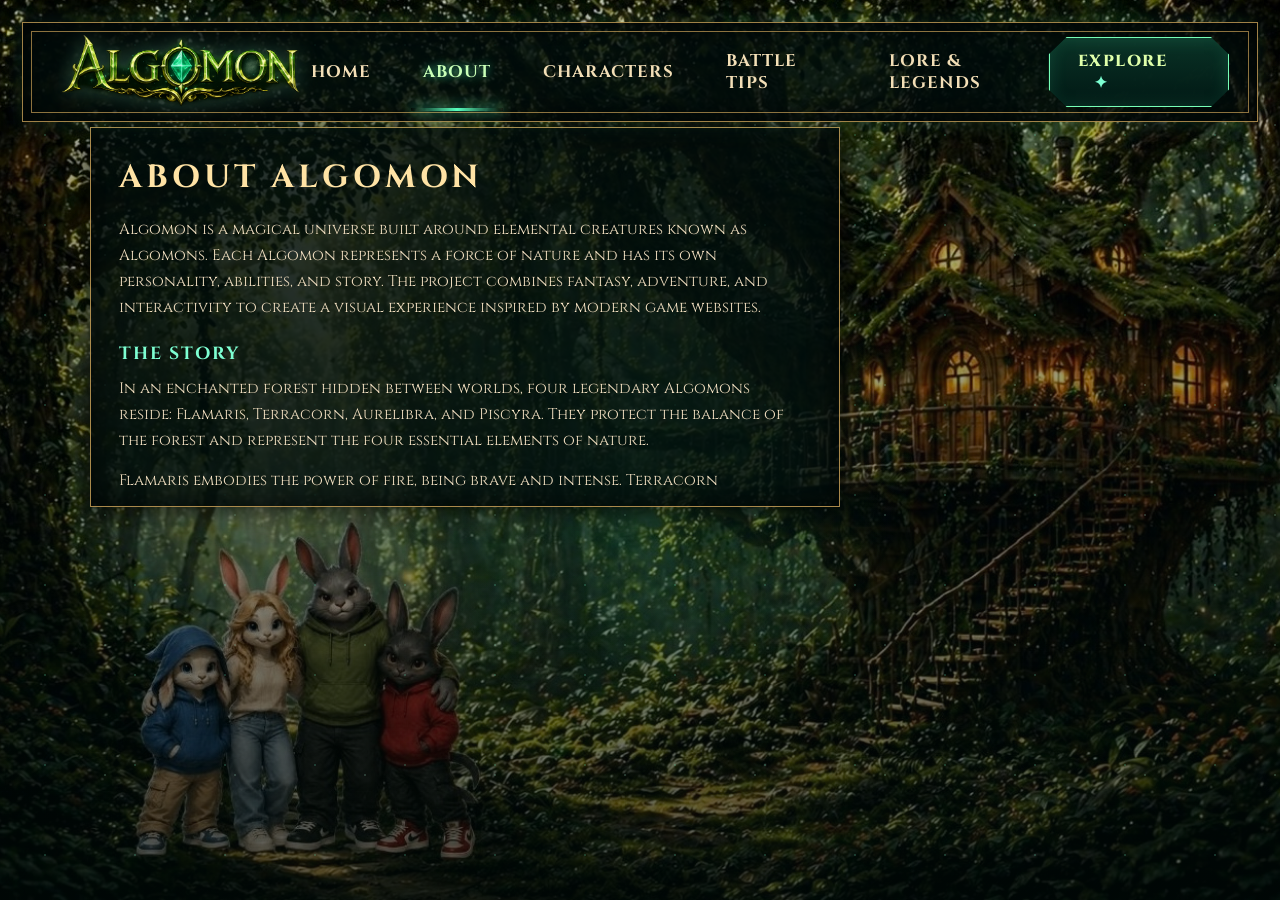
==== about.html @ a1ccb383 "Refine About page layout and improve text positioning Improved the About page layout by adjusting th" ====
<!DOCTYPE html>
<html lang="en">
<head>
  <meta charset="UTF-8" />
  <meta name="viewport" content="width=device-width, initial-scale=1.0" />
  <title>Algomon | About</title>
  <link rel="stylesheet" href="style.css" />
</head>

<body class="about-page">
  <div class="page-overlay"></div>

  <header class="top-nav">
    <div class="nav-logo">
      <img src="logo.png" alt="Algomon Logo" />
    </div>

    <nav>
      <ul>
        <li><a href="index.html">Home</a></li>
        <li><a class="active" href="about.html">About</a></li>
        <li><a href="characters.html">Characters</a></li>
        <li><a href="battle-tips.html">Battle Tips</a></li>
        <li><a href="lore-legends.html">Lore & Legends</a></li>
      </ul>
    </nav>

    <a href="characters.html" class="play-button">Explore <span>✦</span></a>
  </header>

  <main class="about-container">
    <section class="about-text-box">
      <h1>About Algomon</h1>

      <div class="about-scroll">
        <p>
          Algomon is a magical universe built around elemental creatures known as Algomons.
          Each Algomon represents a force of nature and has its own personality, abilities,
          and story. The project combines fantasy, adventure, and interactivity to create
          a visual experience inspired by modern game websites.
        </p>

        <h2>The Story</h2>
        <p>
          In an enchanted forest hidden between worlds, four legendary Algomons reside:
          Flamaris, Terracorn, Aurelibra, and Piscyra. They protect the balance of the forest
          and represent the four essential elements of nature.
        </p>

        <p>
          Flamaris embodies the power of fire, being brave and intense. Terracorn represents
          the earth, symbolizing strength, protection, and resilience. Aurelibra controls the air,
          bringing balance, speed, and elegance. Piscyra holds the power of water, characterized
          by intuition, sensitivity, and magical abilities.
        </p>

        <h2>Project Purpose</h2>
        <p>
          This website was initially created as part of a Client Side Programming academic project.
          The first version aimed to demonstrate knowledge of HTML, CSS, and JavaScript, including
          page navigation, interactive elements, and visual design.
        </p>

        <p>
          Currently, the project is being refined as part of my personal portfolio. The focus is now
          on transforming Algomon into a more complete, modern, and professional experience, with
          improved UI/UX, interactivity, responsiveness, and visual identity.
        </p>

        <h2>Future Vision</h2>
        <p>
          The evolution of Algomon includes new pages, animations, improved user experience,
          a more advanced character selection system, and potential playable elements in the future.
        </p>
      </div>
    </section>
  </main>

  <script src="script.js"></script>
</body>
</html>
---- style.css ----
@import url('https://fonts.googleapis.com/css2?family=Cinzel:wght@400;500;600;700;900&display=swap');

* {
  margin: 0;
  padding: 0;
  box-sizing: border-box;
}

html {
  scroll-behavior: smooth;
}

body {
  min-height: 100vh;
  font-family: 'Cinzel', serif;
  color: #f7e9c6;
  background-image: url('background2.jpg');
  background-size: cover;
  background-position: center;
  background-attachment: fixed;
  overflow-x: hidden;
}

.page-overlay {
  position: fixed;
  inset: 0;
  background:
    radial-gradient(circle at center, rgba(44, 255, 183, 0.12), transparent 35%),
    linear-gradient(to bottom, rgba(0, 0, 0, 0.2), rgba(0, 10, 8, 0.65));
  z-index: -1;
}

body::before {
  content: "";
  position: fixed;
  inset: 0;
  background-image:
    radial-gradient(#7dffd2 1px, transparent 1px),
    radial-gradient(#b8ffdd 1px, transparent 1px);
  background-size: 90px 90px, 130px 130px;
  background-position: 0 0, 40px 60px;
  opacity: 0.18;
  animation: floatingLights 18s linear infinite;
  pointer-events: none;
  z-index: 0;
}

@keyframes floatingLights {
  from {
    transform: translateY(0);
  }
  to {
    transform: translateY(-80px);
  }
}

/* NAVBAR */

.top-nav {
  width: calc(100% - 44px);
  margin: 22px auto 0;
  min-height: 80px;
  padding: 8px 28px;
  display: flex;
  align-items: center;
  justify-content: space-between;
  background: rgba(1, 13, 12, 0.78);
  border: 1px solid rgba(199, 159, 87, 0.8);
  box-shadow:
    0 0 22px rgba(83, 255, 194, 0.12),
    inset 0 0 30px rgba(0, 0, 0, 0.85);
  position: relative;
  z-index: 10;
}

.top-nav::before,
.top-nav::after {
  content: "";
  position: absolute;
  inset: 8px;
  border: 1px solid rgba(199, 159, 87, 0.45);
  pointer-events: none;
}

.nav-logo img {
  width: 260px;
  height: auto;
  display: block;
  filter: drop-shadow(0 0 10px rgba(161, 255, 208, 0.25));
}

.nav-logo {
  display: flex;
  align-items: center;
}

nav ul {
  display: flex;
  align-items: center;
  gap: 52px;
  list-style: none;
}

nav a {
  position: relative;
  color: #f3dfb7;
  text-decoration: none;
  text-transform: uppercase;
  font-size: 1.05rem;
  font-weight: 700;
  letter-spacing: 1px;
  transition: 0.3s ease;
}

nav a:hover,
nav a.active {
  color: #caffb7;
  text-shadow: 0 0 10px rgba(93, 255, 188, 0.8);
}

nav a.active::after {
  content: "";
  position: absolute;
  left: 50%;
  bottom: -28px;
  width: 92px;
  height: 3px;
  transform: translateX(-50%);
  background: linear-gradient(90deg, transparent, #57ffbd, transparent);
  box-shadow: 0 0 14px #57ffbd;
}

.play-button,
.main-button,
.small-button {
  text-decoration: none;
  text-transform: uppercase;
  color: #dfffaa;
  background: linear-gradient(180deg, rgba(10, 52, 39, 0.96), rgba(1, 24, 20, 0.96));
  border: 1px solid #77ffb7;
  box-shadow:
    0 0 16px rgba(83, 255, 184, 0.45),
    inset 0 0 18px rgba(88, 255, 187, 0.14);
  transition: 0.3s ease;
}

.play-button {
  padding: 12px 28px;
  font-size: 1rem;
  font-weight: 800;
  letter-spacing: 1.5px;
  clip-path: polygon(10% 0, 90% 0, 100% 25%, 100% 75%, 90% 100%, 10% 100%, 0 75%, 0 25%);
}

.play-button span {
  margin-left: 16px;
  color: #7dffd2;
}

.play-button:hover,
.main-button:hover,
.small-button:hover {
  transform: translateY(-3px);
  box-shadow:
    0 0 26px rgba(83, 255, 184, 0.8),
    inset 0 0 22px rgba(88, 255, 187, 0.25);
}

/* HERO */

main {
  position: relative;
  z-index: 1;
}

.hero {
  max-width: 900px;
  margin: 70px auto 30px;
  text-align: center;
  padding: 0 24px;
}

.hero-logo {
  width: 700px;
  max-width: 90%;
  filter:
    drop-shadow(0 0 18px rgba(104, 255, 190, 0.28))
    drop-shadow(0 8px 12px rgba(0, 0, 0, 0.8));
}

.hero h2 {
  margin-top: 24px;
  color: #f4e7c8;
  font-size: 1.35rem;
  text-transform: uppercase;
  letter-spacing: 9px;
  font-weight: 700;
  text-shadow: 0 0 12px rgba(0, 0, 0, 0.9);
}

.divider {
  width: 480px;
  max-width: 85%;
  margin: 18px auto;
  display: flex;
  align-items: center;
  justify-content: center;
  gap: 14px;
  color: #5dffc0;
  text-shadow: 0 0 12px #5dffc0;
}

.divider span {
  height: 1px;
  flex: 1;
  background: linear-gradient(90deg, transparent, rgba(218, 176, 93, 0.75), transparent);
}

.hero p {
  max-width: 650px;
  margin: 0 auto;
  color: #f1dfc1;
  font-size: 1.12rem;
  line-height: 1.8;
  text-shadow: 0 2px 4px #000;
}

.main-button {
  display: inline-block;
  margin-top: 28px;
  padding: 18px 52px;
  font-size: 1.3rem;
  font-weight: 900;
  letter-spacing: 1px;
  clip-path: polygon(7% 0, 93% 0, 100% 28%, 100% 72%, 93% 100%, 7% 100%, 0 72%, 0 28%);
}

.main-button span {
  margin-left: 16px;
}

/* INFO PANEL */

.info-panel {
  max-width: 1160px;
  margin: 55px auto 0;
  padding: 28px 34px;
  display: grid;
  grid-template-columns: 1fr 1px 1fr;
  gap: 30px;
  background: rgba(1, 13, 12, 0.78);
  border: 1px solid rgba(199, 159, 87, 0.85);
  box-shadow:
    0 0 25px rgba(0, 0, 0, 0.75),
    inset 0 0 35px rgba(0, 0, 0, 0.75);
  position: relative;
}

.info-panel::before {
  content: "";
  position: absolute;
  inset: 8px;
  border: 1px solid rgba(199, 159, 87, 0.35);
  pointer-events: none;
}

.panel-column {
  position: relative;
  z-index: 2;
}

.panel-column h3 {
  display: flex;
  align-items: center;
  justify-content: center;
  gap: 18px;
  margin-bottom: 24px;
  color: #f6e2ba;
  text-transform: uppercase;
  letter-spacing: 3px;
  font-size: 1.05rem;
}

.panel-column h3 span {
  width: 90px;
  height: 1px;
  background: linear-gradient(90deg, transparent, #5dffc0, transparent);
  box-shadow: 0 0 10px #5dffc0;
}

.featured-content,
.news-content {
  display: grid;
  grid-template-columns: 1.15fr 0.85fr;
  gap: 24px;
  align-items: center;
}

.news-content {
  grid-template-columns: 0.8fr 1fr;
}

.featured-content img,
.news-content img {
  width: 100%;
  height: 190px;
  object-fit: cover;
  border: 1px solid rgba(199, 159, 87, 0.55);
  box-shadow: 0 0 18px rgba(0, 0, 0, 0.8);
}

.featured-content h4,
.news-content h4 {
  color: #ffe3a5;
  text-transform: uppercase;
  letter-spacing: 1.5px;
  font-size: 1rem;
  margin-bottom: 14px;
}

.featured-content p,
.news-content p {
  color: #f1dfc1;
  font-size: 0.95rem;
  line-height: 1.7;
  margin-bottom: 20px;
}

.small-button {
  display: inline-block;
  padding: 11px 28px;
  font-size: 0.8rem;
  font-weight: 800;
  letter-spacing: 1px;
  clip-path: polygon(9% 0, 91% 0, 100% 25%, 100% 75%, 91% 100%, 9% 100%, 0 75%, 0 25%);
}

.vertical-line {
  background: linear-gradient(to bottom, transparent, rgba(199, 159, 87, 0.45), transparent);
}

/* SCROLL */

.scroll-text {
  margin: 22px auto 30px;
  text-align: center;
  color: #f1dfc1;
  text-transform: uppercase;
  letter-spacing: 6px;
}

.scroll-text p {
  font-size: 0.95rem;
}

.scroll-text span {
  display: block;
  margin-top: 6px;
  color: #61ffc4;
  font-size: 2.4rem;
  line-height: 1;
  text-shadow: 0 0 18px #61ffc4;
  animation: bounce 1.8s infinite;
}

@keyframes bounce {
  0%, 100% {
    transform: translateY(0);
  }

  50% {
    transform: translateY(8px);
  }
}

/* RESPONSIVE */

@media (max-width: 1050px) {
  .top-nav {
    height: auto;
    padding: 24px;
    flex-direction: column;
    gap: 22px;
  }

  nav ul {
    gap: 24px;
    flex-wrap: wrap;
    justify-content: center;
  }

  nav a.active::after {
    bottom: -10px;
  }

  .info-panel {
    grid-template-columns: 1fr;
  }

  .vertical-line {
    height: 1px;
  }
}

@media (max-width: 700px) {
  .nav-logo img {
    width: 190px;
  }

  nav ul {
    gap: 16px;
  }

  nav a {
    font-size: 0.85rem;
  }

  .hero {
    margin-top: 45px;
  }

  .hero h2 {
    font-size: 0.9rem;
    letter-spacing: 4px;
  }

  .hero p {
    font-size: 1rem;
  }

  .featured-content,
  .news-content {
    grid-template-columns: 1fr;
    text-align: center;
  }

  .info-panel {
    width: calc(100% - 28px);
    padding: 24px 18px;
  }

  .play-button,
  .main-button {
    font-size: 1rem;
  }
}
/* CHARACTER SELECTION PAGE */

.characters-page {
  background-image: url('characters-background.png');
}

.character-select {
  min-height: calc(100vh - 120px);
  padding: 45px 24px 60px;
}

.character-title {
  text-align: center;
  margin-bottom: 25px;
}

.character-title h1 {
  font-size: 3.2rem;
  color: #ffe3a5;
  text-transform: uppercase;
  letter-spacing: 6px;
  text-shadow: 0 0 18px rgba(93, 255, 188, 0.6);
}

.character-title p {
  margin-top: 8px;
  color: #7dffd2;
  text-transform: uppercase;
  letter-spacing: 3px;
}

.character-screen {
  width: 1200px;
  max-width: 95%;
  min-height: 560px;
  margin: 0 auto;
  display: grid;
  grid-template-columns: 260px 70px 1fr 70px 260px;
  align-items: center;
  gap: 20px;
  position: relative;
}

.power-panel,
.equipment-panel,
.story-panel {
  background: rgba(1, 13, 12, 0.82);
  border: 1px solid rgba(199, 159, 87, 0.75);
  box-shadow:
    0 0 24px rgba(0, 0, 0, 0.8),
    inset 0 0 24px rgba(0, 0, 0, 0.75);
}

.power-panel {
  padding: 24px;
}

.power-panel h2,
.story-panel h2,
.info-box h3 {
  color: #ffe3a5;
  text-transform: uppercase;
  letter-spacing: 3px;
  margin-bottom: 18px;
}

.stat {
  margin-bottom: 20px;
}

.stat p {
  display: flex;
  justify-content: space-between;
  color: #f7e9c6;
  margin-bottom: 7px;
  font-size: 0.95rem;
}

.bar {
  width: 100%;
  height: 12px;
  background: rgba(255, 255, 255, 0.14);
  border-radius: 20px;
  overflow: hidden;
}

.bar span {
  display: block;
  height: 100%;
  width: 0;
  background: linear-gradient(90deg, #56ffbc, #ffe3a5);
  box-shadow: 0 0 14px rgba(86, 255, 188, 0.9);
  transition: width 0.5s ease;
}

.character-center {
  height: 560px;
  display: flex;
  align-items: center;
  justify-content: center;
}

.character-center img {
  max-height: 100%;
  max-width: 100%;
  object-fit: contain;
  filter:
    drop-shadow(0 0 25px rgba(93, 255, 188, 0.35))
    drop-shadow(0 18px 18px rgba(0, 0, 0, 0.9));
  animation: characterFloat 3.5s ease-in-out infinite;
}

@keyframes characterFloat {
  0%, 100% {
    transform: translateY(0);
  }

  50% {
    transform: translateY(-12px);
  }
}

.arrow-btn {
  width: 64px;
  height: 86px;
  border: 1px solid rgba(125, 255, 210, 0.8);
  background: rgba(0, 30, 25, 0.72);
  color: #dfffaa;
  font-size: 4rem;
  line-height: 1;
  cursor: pointer;
  box-shadow: 0 0 18px rgba(83, 255, 184, 0.35);
  transition: 0.3s ease;
}

.arrow-btn:hover {
  transform: scale(1.08);
  background: rgba(20, 70, 55, 0.9);
  box-shadow: 0 0 28px rgba(83, 255, 184, 0.7);
}

.equipment-panel {
  display: grid;
  gap: 22px;
  padding: 20px;
}

.info-box {
  text-align: center;
  padding: 16px;
  border: 1px solid rgba(125, 255, 210, 0.35);
  background: rgba(0, 0, 0, 0.28);
}

.info-box img {
  width: 160px;
  height: 160px;
  object-fit: contain;
  margin: 10px auto;
  display: block;
  filter: drop-shadow(0 0 14px rgba(93, 255, 188, 0.45));
}

.info-box p {
  color: #f7e9c6;
  text-transform: uppercase;
  letter-spacing: 2px;
  font-weight: 700;
}

.story-panel {
  width: 900px;
  max-width: 92%;
  margin: 35px auto 0;
  padding: 26px 34px;
  text-align: center;
}

.story-panel p {
  color: #f1dfc1;
  line-height: 1.8;
  font-size: 1.05rem;
}

@media (max-width: 1050px) {
  .character-screen {
    grid-template-columns: 1fr;
  }

  .arrow-btn {
    margin: 0 auto;
  }

  .left {
    order: 2;
  }

  .character-center {
    order: 1;
    height: 430px;
  }

  .right {
    order: 3;
  }

  .power-panel {
    order: 4;
  }

  .equipment-panel {
    order: 5;
  }
}

@media (max-width: 600px) {
  .character-title h1 {
    font-size: 2.1rem;
    letter-spacing: 3px;
  }

  .character-center {
    height: 360px;
  }

  .story-panel {
    padding: 22px;
  }
}

.character-center img {
  transition: opacity 0.3s ease, transform 0.3s ease;
}

.character-center img:hover {
  transform: scale(1.05);
  filter:
    drop-shadow(0 0 35px rgba(93, 255, 188, 0.6))
    drop-shadow(0 18px 25px rgba(0, 0, 0, 1));
}

/* ABOUT PAGE */

.about-page {
  background-image: url('about-background.jpg');
  background-size: cover;
  background-position: center;
  background-attachment: fixed;
}

.about-container {
  min-height: calc(100vh - 110px);
  display: flex;
  align-items: flex-start;
  justify-content: flex-start;
  padding: 5px 0 70px 90px;
}

.about-text-box {
  width: 750px;
  max-height: 380px;
  padding: 28px;
  background: rgba(1, 13, 12, 0.78);
  border: 1px solid rgba(199, 159, 87, 0.85);
  box-shadow:
    0 0 25px rgba(0, 0, 0, 0.8),
    inset 0 0 28px rgba(0, 0, 0, 0.75);
}

.about-text-box h1 {
  color: #ffe3a5;
  text-transform: uppercase;
  letter-spacing: 4px;
  margin-bottom: 18px;
  font-size: 2rem;
}

.about-scroll {
  max-height: 270px;
  overflow-y: auto;
  padding-right: 14px;
}

.about-scroll h2 {
  color: #7dffd2;
  margin: 22px 0 10px;
  text-transform: uppercase;
  letter-spacing: 2px;
  font-size: 1.1rem;
}

.about-scroll p {
  color: #f1dfc1;
  line-height: 1.7;
  margin-bottom: 14px;
  font-size: 0.95rem;
}

/* Scrollbar */
.about-scroll::-webkit-scrollbar {
  width: 8px;
}

.about-scroll::-webkit-scrollbar-track {
  background: rgba(255, 255, 255, 0.08);
}

.about-scroll::-webkit-scrollbar-thumb {
  background: linear-gradient(#56ffbc, #ffe3a5);
  border-radius: 10px;
}

/* Responsive */
@media (max-width: 800px) {
  .about-container {
    padding: 40px 24px;
    justify-content: center;
  }

  .about-text-box {
    width: 100%;
    max-height: 560px;
  }
}
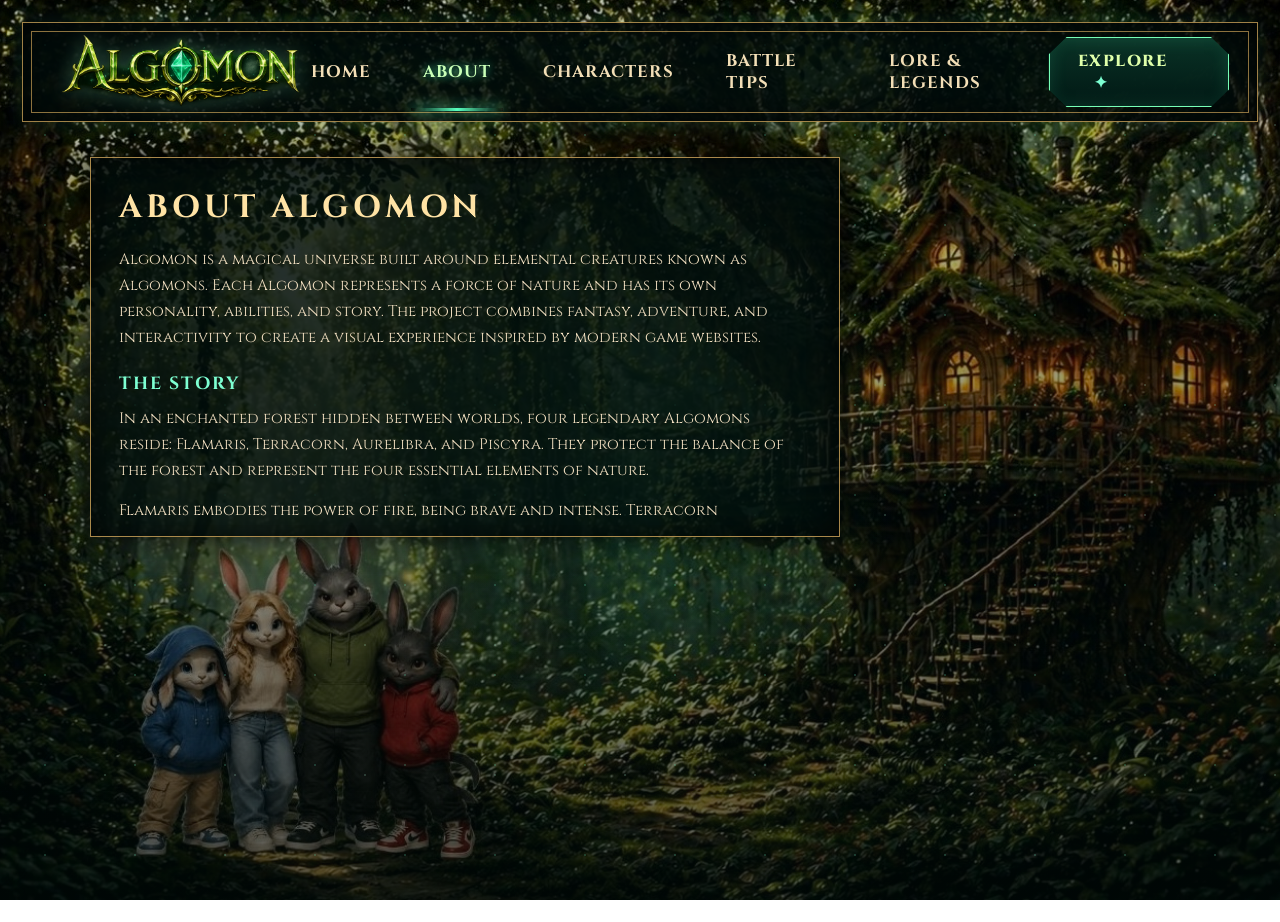
==== commit 39426a60: "Refactor project structure and organize assets Reorganized project files by introducing an assets di" ====
--- a/about.html
+++ b/about.html
@@ -12,7 +12,7 @@
 
   <header class="top-nav">
     <div class="nav-logo">
-      <img src="logo.png" alt="Algomon Logo" />
+      <img src="assets/images/logo.png" alt="Algomon Logo" />
     </div>
 
     <nav>
--- a/style.css
+++ b/style.css
@@ -14,7 +14,7 @@
   min-height: 100vh;
   font-family: 'Cinzel', serif;
   color: #f7e9c6;
-  background-image: url('background2.jpg');
+  background-image: url('assets/images/background2.jpg');
   background-size: cover;
   background-position: center;
   background-attachment: fixed;
@@ -447,7 +447,7 @@
 /* CHARACTER SELECTION PAGE */
 
 .characters-page {
-  background-image: url('characters-background.png');
+  background-image: url('assets/images/characters-background.png');
 }
 
 .character-select {
@@ -688,7 +688,7 @@
 /* ABOUT PAGE */
 
 .about-page {
-  background-image: url('about-background.jpg');
+  background-image: url('assets/images/about-background.jpg');
   background-size: cover;
   background-position: center;
   background-attachment: fixed;
@@ -699,7 +699,7 @@
   display: flex;
   align-items: flex-start;
   justify-content: flex-start;
-  padding: 5px 0 70px 90px;
+  padding: 35px 0 70px 90px;
 }
 
 .about-text-box {
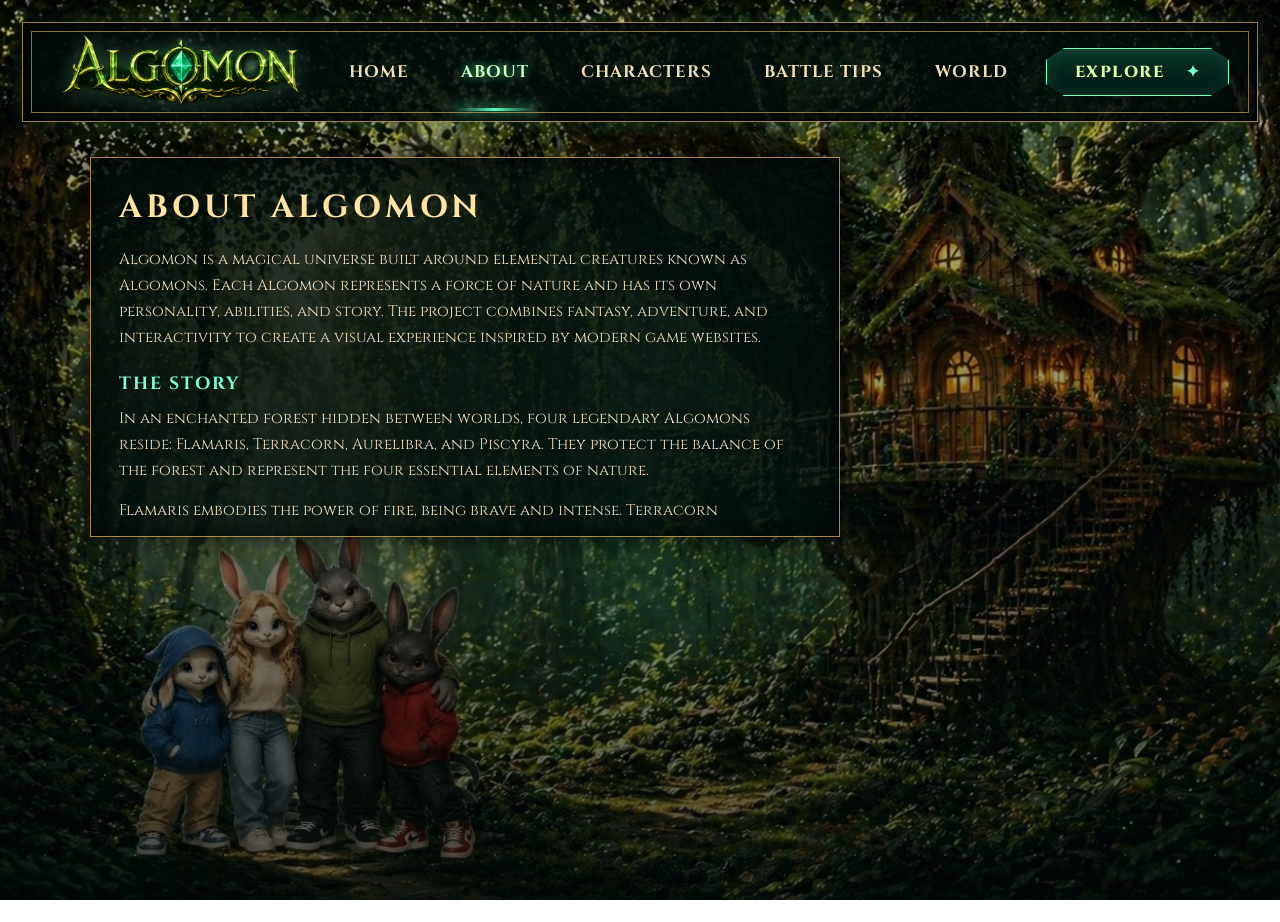
==== commit 477b6271: "feat: create interactive world page with scenario slider Added World page featuring interactive scen" ====
--- a/about.html
+++ b/about.html
@@ -21,7 +21,7 @@
         <li><a class="active" href="about.html">About</a></li>
         <li><a href="characters.html">Characters</a></li>
         <li><a href="battle-tips.html">Battle Tips</a></li>
-        <li><a href="lore-legends.html">Lore & Legends</a></li>
+        <li><a href="world.html">World</a></li>
       </ul>
     </nav>
 
--- a/style.css
+++ b/style.css
@@ -767,4 +767,100 @@
     width: 100%;
     max-height: 560px;
   }
+}
+
+/* WORLD PAGE */
+
+.world-page {
+  background-image: url("assets/images/background2.jpg");
+  background-size: cover;
+  background-position: center;
+  background-attachment: fixed;
+}
+
+.world-container {
+  display: flex;
+  flex-direction: column;
+  align-items: center;
+  padding: 40px 20px;
+}
+
+.world-slider {
+  position: relative;
+  width: 1100px;
+  max-width: 95%;
+  display: flex;
+  align-items: center;
+  justify-content: center;
+}
+
+.world-image-box {
+  width: 100%;
+  height: 520px;
+  overflow: hidden;
+  border: 1px solid rgba(199, 159, 87, 0.9);
+  box-shadow: 
+    0 0 30px rgba(0,0,0,0.8),
+    inset 0 0 30px rgba(0,0,0,0.7);
+}
+
+.world-image-box img {
+  width: 100%;
+  height: 100%;
+  object-fit: cover;
+  transition: opacity 0.4s ease, transform 0.4s ease;
+}
+
+/* título */
+.world-title {
+  margin-top: 20px;
+}
+
+.world-title h2 {
+  color: #ffe3a5;
+  font-size: 2rem;
+  letter-spacing: 3px;
+  text-transform: uppercase;
+}
+
+/* setas */
+.arrow {
+  position: absolute;
+  top: 50%;
+  transform: translateY(-50%);
+  background: rgba(1, 13, 12, 0.8);
+  border: 1px solid rgba(199, 159, 87, 0.8);
+  color: #ffe3a5;
+  font-size: 28px;
+  padding: 14px 18px;
+  cursor: pointer;
+  transition: 0.3s;
+}
+
+.arrow:hover {
+  background: rgba(20, 50, 40, 0.9);
+  box-shadow: 0 0 15px rgba(125,255,210,0.6);
+}
+
+.arrow.left {
+  left: -70px;
+}
+
+.arrow.right {
+  right: -70px;
+}
+
+/* mobile */
+@media (max-width: 900px) {
+  .arrow.left {
+    left: 10px;
+  }
+
+  .arrow.right {
+    right: 10px;
+  }
+
+  .world-image-box {
+    height: 350px;
+  }
 }
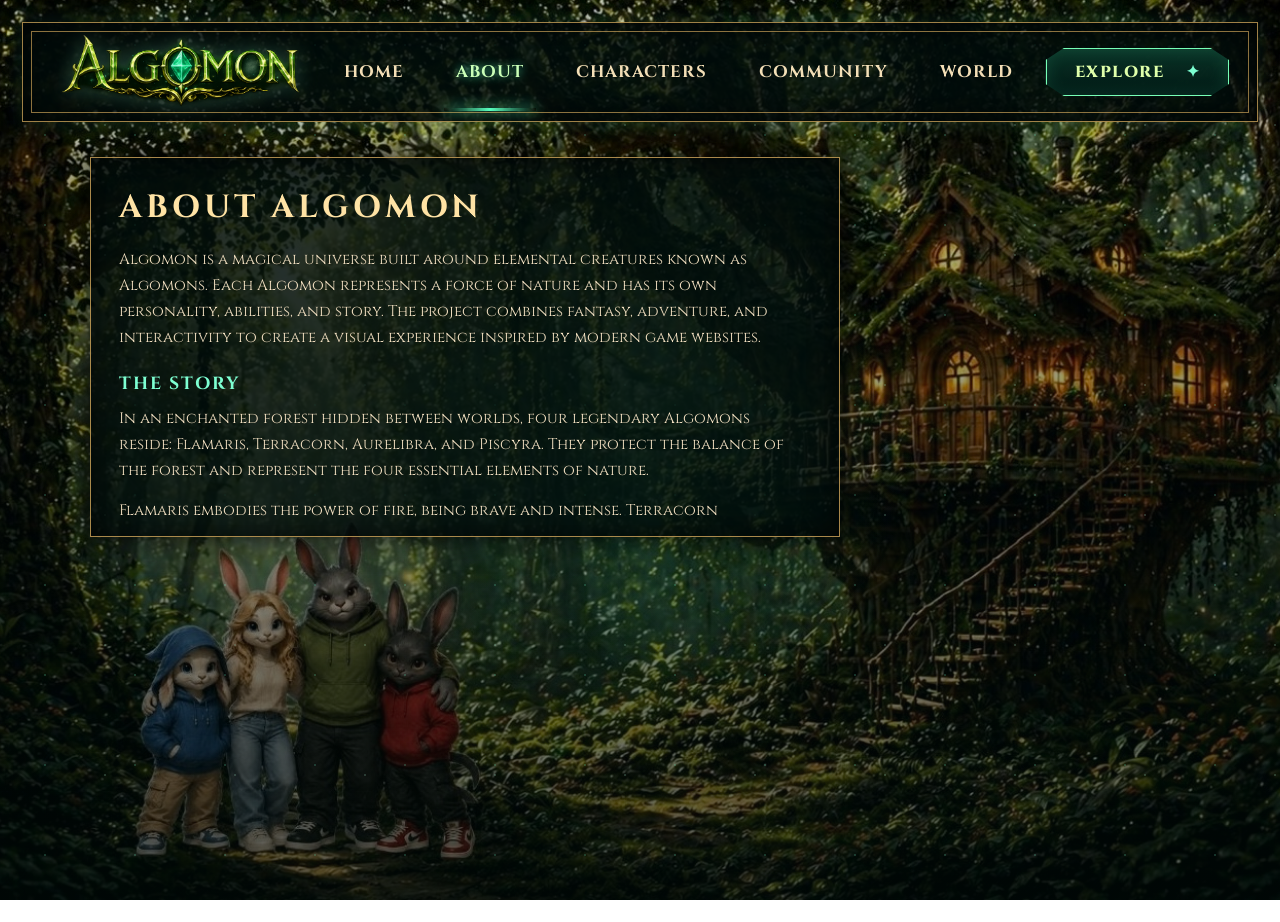
==== commit c8577b7c: "feat: implement community page with dynamic news, images and improved UI - Created Community page la" ====
--- a/about.html
+++ b/about.html
@@ -20,7 +20,7 @@
         <li><a href="index.html">Home</a></li>
         <li><a class="active" href="about.html">About</a></li>
         <li><a href="characters.html">Characters</a></li>
-        <li><a href="battle-tips.html">Battle Tips</a></li>
+        <li><a href="community.html">Community</a></li>
         <li><a href="world.html">World</a></li>
       </ul>
     </nav>
--- a/style.css
+++ b/style.css
@@ -863,4 +863,160 @@
   .world-image-box {
     height: 350px;
   }
+}
+
+/* COMMUNITY PAGE */
+
+.community-page {
+  background-image: url('assets/images/background2.jpg');
+  background-size: cover;
+  background-position: center;
+  background-attachment: fixed;
+}
+
+.community-container {
+  padding: 45px 24px 70px;
+}
+
+.community-header {
+  text-align: center;
+  margin-bottom: 35px;
+}
+
+.community-header h1 {
+  color: #ffe3a5;
+  font-size: 3rem;
+  text-transform: uppercase;
+  letter-spacing: 6px;
+  text-shadow: 0 0 18px rgba(93, 255, 188, 0.6);
+}
+
+.community-header p {
+  margin-top: 14px;
+  color: #f1dfc1;
+  font-size: 1.05rem;
+}
+
+.community-layout {
+  width: 1200px;
+  max-width: 95%;
+  margin: 0 auto;
+  display: grid;
+  grid-template-columns: 270px 1fr;
+  gap: 28px;
+}
+
+.community-sidebar,
+.news-panel {
+  background: rgba(1, 13, 12, 0.82);
+  border: 1px solid rgba(199, 159, 87, 0.85);
+  box-shadow:
+    0 0 25px rgba(0, 0, 0, 0.8),
+    inset 0 0 28px rgba(0, 0, 0, 0.75);
+}
+
+.community-sidebar {
+  padding: 24px;
+  height: fit-content;
+}
+
+.community-sidebar h2 {
+  color: #ffe3a5;
+  text-transform: uppercase;
+  margin-bottom: 14px;
+}
+
+.community-sidebar p {
+  color: #f1dfc1;
+  line-height: 1.7;
+  font-size: 0.95rem;
+}
+
+.community-badge {
+  margin-top: 24px;
+  padding: 16px;
+  text-align: center;
+  color: #7dffd2;
+  border: 1px solid rgba(125, 255, 210, 0.6);
+  background: rgba(0, 30, 25, 0.65);
+  text-transform: uppercase;
+  letter-spacing: 1px;
+}
+
+.news-panel {
+  padding: 24px;
+}
+
+.news-tabs {
+  display: flex;
+  flex-wrap: wrap;
+  gap: 14px;
+  justify-content: center;
+  padding-bottom: 20px;
+  border-bottom: 1px solid rgba(199, 159, 87, 0.45);
+}
+
+.news-tabs span {
+  color: #f7e9c6;
+  text-transform: uppercase;
+  font-size: 0.85rem;
+  letter-spacing: 1px;
+}
+
+.news-tabs .active-tab {
+  color: #7dffd2;
+  text-shadow: 0 0 12px rgba(125, 255, 210, 0.8);
+}
+
+.news-item {
+  display: grid;
+  grid-template-columns: 170px 1fr;
+  gap: 22px;
+  padding: 24px 0;
+  border-bottom: 1px solid rgba(199, 159, 87, 0.35);
+}
+
+.news-item:last-child {
+  border-bottom: none;
+}
+
+.news-item img {
+  width: 170px;
+  height: 110px;
+  object-fit: cover;
+  border: 1px solid rgba(199, 159, 87, 0.75);
+  box-shadow: 0 0 14px rgba(0, 0, 0, 0.8);
+}
+
+.news-item h2 {
+  color: #ffe3a5;
+  text-transform: uppercase;
+  font-size: 1.25rem;
+  margin-bottom: 6px;
+}
+
+.news-date {
+  color: #7dffd2;
+  font-size: 0.85rem;
+  margin-bottom: 10px;
+}
+
+.news-item p {
+  color: #f1dfc1;
+  line-height: 1.6;
+}
+
+@media (max-width: 900px) {
+  .community-layout {
+    grid-template-columns: 1fr;
+  }
+
+  .news-item {
+    grid-template-columns: 1fr;
+  }
+
+  .news-item img {
+    width: 100%;
+    height: 220px;
+  }
 }
